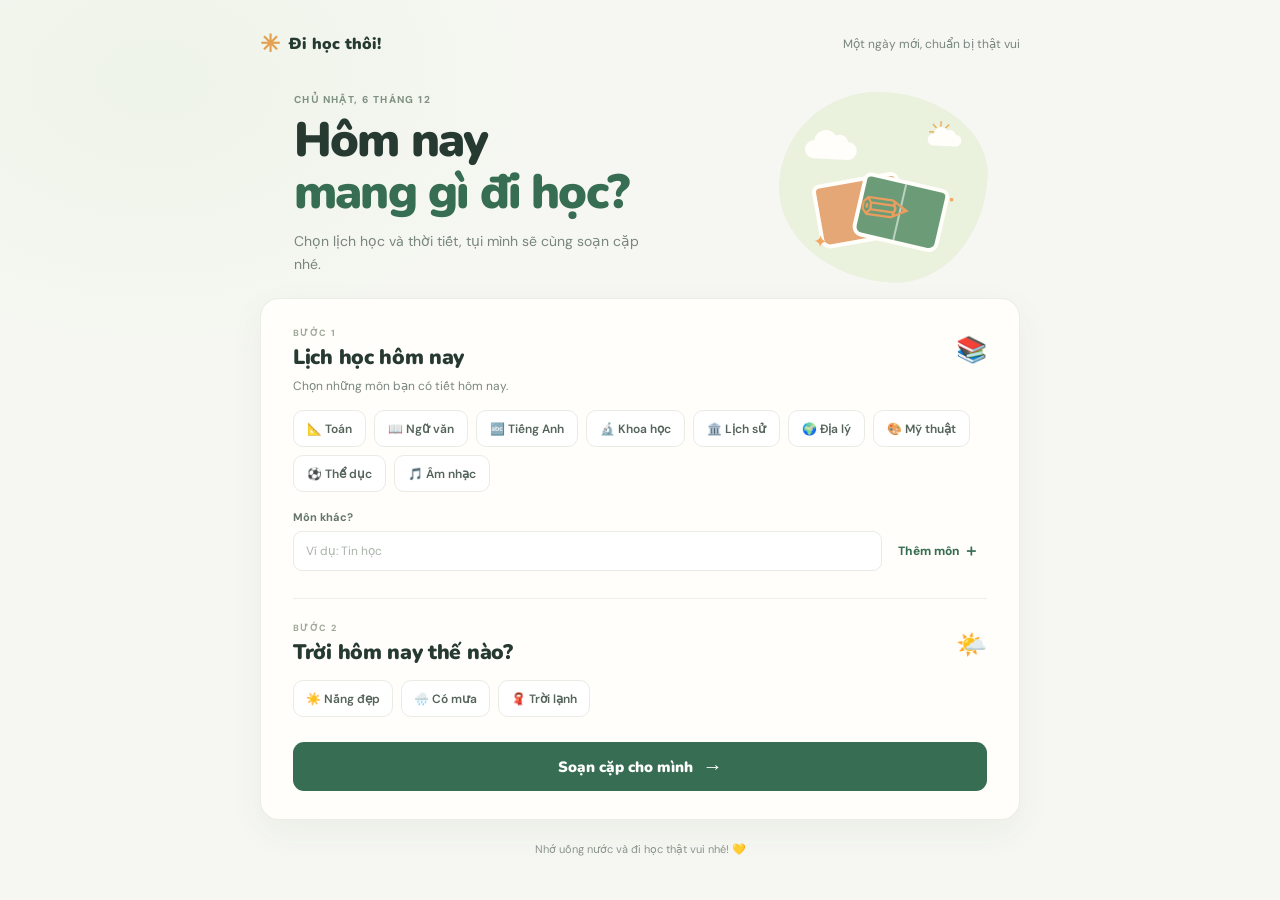
==== index.html @ 95627b24 "Add school packing assistant Co-authored-by: Copilot <223556219+Copilot@users.noreply.github.com>" ====
<!doctype html>
<html lang="vi">
  <head>
    <meta charset="utf-8">
    <meta name="viewport" content="width=device-width, initial-scale=1">
    <meta name="theme-color" content="#f6f7f2">
    <title>Hôm nay mang gì đi học?</title>
    <link rel="stylesheet" href="styles.css">
    <script src="app.js" defer></script>
  </head>
  <body>
    <main class="app-shell">
      <header class="topbar">
        <a class="brand" href="#" aria-label="Trang chủ">
          <span class="brand-mark" aria-hidden="true">✳</span>
          <span>Đi học thôi!</span>
        </a>
        <span class="topbar-note">Một ngày mới, chuẩn bị thật vui</span>
      </header>

      <section class="intro" aria-labelledby="page-title">
        <div class="intro-copy">
          <p class="eyebrow" id="today-date"></p>
          <h1 id="page-title">Hôm nay<br><span>mang gì đi học?</span></h1>
          <p class="intro-text">Chọn lịch học và thời tiết, tụi mình sẽ cùng soạn cặp nhé.</p>
        </div>
        <div class="school-illustration" aria-hidden="true">
          <span class="sun">☀</span>
          <span class="cloud cloud-one"></span>
          <span class="cloud cloud-two"></span>
          <span class="book book-back"></span>
          <span class="book book-front"></span>
          <span class="pencil">✎</span>
          <span class="sparkle sparkle-one">✦</span>
          <span class="sparkle sparkle-two">·</span>
        </div>
      </section>

      <section class="setup-card" aria-label="Thông tin hôm nay">
        <div class="section-heading">
          <div>
            <p class="step-label">BƯỚC 1</p>
            <h2>Lịch học hôm nay</h2>
          </div>
          <span class="heading-icon" aria-hidden="true">📚</span>
        </div>
        <p class="helper-text">Chọn những môn bạn có tiết hôm nay.</p>
        <div class="subject-list" id="subject-list" aria-label="Các môn học"></div>
        <label class="custom-subject-label" for="custom-subject">Môn khác?</label>
        <form class="custom-subject-form" id="custom-subject-form">
          <input id="custom-subject" type="text" maxlength="32" placeholder="Ví dụ: Tin học" autocomplete="off">
          <button type="submit" class="add-button">Thêm môn <span aria-hidden="true">＋</span></button>
        </form>

        <div class="weather-section">
          <div class="section-heading weather-heading">
            <div>
              <p class="step-label">BƯỚC 2</p>
              <h2>Trời hôm nay thế nào?</h2>
            </div>
            <span class="heading-icon" aria-hidden="true">🌤️</span>
          </div>
          <div class="weather-list" id="weather-list" aria-label="Thời tiết"></div>
        </div>

        <button class="suggest-button" id="suggest-button" type="button">
          Soạn cặp cho mình <span aria-hidden="true">→</span>
        </button>
      </section>

      <section class="checklist-card" id="checklist-card" aria-labelledby="checklist-title" hidden>
        <div class="checklist-heading">
          <div>
            <p class="step-label">CẶP ĐÃ SẴN SÀNG?</p>
            <h2 id="checklist-title">Đừng quên mang theo</h2>
          </div>
          <div class="progress" id="progress" aria-live="polite"></div>
        </div>
        <p class="checklist-note" id="checklist-note"></p>
        <div class="checklist" id="checklist"></div>
        <div class="checklist-footer">
          <span>Đã kiểm tra xong? Lên đường thôi! ✨</span>
          <button class="reset-button" id="reset-button" type="button">Bỏ chọn tất cả</button>
        </div>
      </section>

      <footer>Nhớ uống nước và đi học thật vui nhé! <span aria-hidden="true">💛</span></footer>
    </main>
  </body>
</html>
---- styles.css ----
@import url('https://fonts.googleapis.com/css2?family=DM+Sans:wght@400;500;600;700;800&family=Nunito:wght@500;600;700;800;900&display=swap');

:root {
  color-scheme: light;
  --ink: #263a32;
  --muted: #78867e;
  --green: #376d52;
  --green-dark: #28573f;
  --mint: #e7f1e7;
  --paper: #fffefa;
  --line: #e9ece5;
  --orange: #f5a66f;
  font-family: "DM Sans", sans-serif;
  background: #f6f7f2;
  color: var(--ink);
}

* { box-sizing: border-box; }

body {
  margin: 0;
  min-width: 320px;
  background:
    radial-gradient(ellipse at 12% 9%, rgba(232, 241, 225, .55), transparent 25rem),
    #f6f7f2;
}

button, input { font: inherit; }
button { cursor: pointer; }

.app-shell {
  width: min(100% - 40px, 760px);
  margin: 0 auto;
  padding: 28px 0 24px;
}

.topbar, .brand, .section-heading, .checklist-heading, .checklist-footer {
  display: flex;
  align-items: center;
  justify-content: space-between;
}

.brand {
  justify-content: flex-start;
  gap: 9px;
  color: var(--ink);
  font-family: "Nunito", sans-serif;
  font-size: 16px;
  font-weight: 900;
  text-decoration: none;
}

.brand-mark { color: #e5a152; font-size: 24px; }
.topbar-note { color: var(--muted); font-size: 12px; }

.intro {
  min-height: 238px;
  display: flex;
  align-items: center;
  justify-content: space-between;
  padding: 24px 20px 14px 34px;
}

.intro-copy { position: relative; z-index: 1; }
.eyebrow, .step-label {
  margin: 0 0 9px;
  color: #7f9182;
  font-size: 10px;
  font-weight: 800;
  letter-spacing: 1.4px;
  text-transform: uppercase;
}

h1, h2, p { margin-top: 0; }
h1 {
  margin-bottom: 12px;
  font-family: "Nunito", sans-serif;
  font-size: clamp(36px, 7vw, 48px);
  font-weight: 900;
  letter-spacing: -1.8px;
  line-height: 1.08;
}
h1 span { color: var(--green); }
.intro-text { max-width: 350px; margin-bottom: 0; color: var(--muted); font-size: 14px; line-height: 1.6; }

.school-illustration {
  position: relative;
  flex: 0 0 208px;
  height: 190px;
  margin: 5px 13px 0 0;
  border-radius: 48% 52% 43% 57% / 51% 42% 58% 49%;
  background: #eaf1dd;
  transform: rotate(3deg);
}
.sun { position: absolute; top: 18px; right: 35px; color: #e9a953; font-size: 31px; }
.cloud { position: absolute; width: 52px; height: 18px; border-radius: 20px; background: #fffefa; }
.cloud::before, .cloud::after { position: absolute; content: ""; border-radius: 50%; background: inherit; }
.cloud::before { width: 23px; height: 23px; left: 9px; top: -11px; }
.cloud::after { width: 17px; height: 17px; left: 26px; top: -7px; }
.cloud-one { top: 52px; left: 24px; }
.cloud-two { top: 36px; right: 19px; transform: scale(.65); }
.book { position: absolute; bottom: 38px; width: 88px; height: 65px; border: 4px solid #fffefa; border-radius: 8px 8px 10px 10px; }
.book-back { left: 38px; background: #e5a775; transform: rotate(-13deg); }
.book-front { left: 79px; background: #6b9b77; transform: rotate(10deg); }
.book-front::after { position: absolute; content: ""; left: 38px; top: 0; height: 100%; border-left: 2px solid rgba(255,255,255,.55); }
.pencil { position: absolute; bottom: 35px; left: 83px; color: #e99d5f; font-size: 58px; transform: rotate(-40deg); }
.sparkle { position: absolute; color: #f3a761; }
.sparkle-one { left: 37px; bottom: 26px; font-size: 17px; }
.sparkle-two { right: 32px; bottom: 65px; font-size: 32px; }

.setup-card, .checklist-card {
  padding: 28px 32px;
  border: 1px solid rgba(231, 234, 224, .8);
  border-radius: 19px;
  background: var(--paper);
  box-shadow: 0 12px 35px rgba(48, 69, 48, .055);
}

.section-heading { justify-content: flex-start; gap: 12px; }
.section-heading h2, .checklist-heading h2 {
  margin: 0;
  font-family: "Nunito", sans-serif;
  font-size: 21px;
  font-weight: 900;
  letter-spacing: -.3px;
}
.step-label { margin-bottom: 4px; color: #a0a99b; font-size: 9px; }
.heading-icon { margin-left: auto; font-size: 25px; }
.helper-text { margin: 7px 0 16px; color: var(--muted); font-size: 12px; }

.subject-list, .weather-list { display: flex; flex-wrap: wrap; gap: 8px; }
.choice {
  min-height: 37px;
  padding: 8px 13px;
  border: 1px solid var(--line);
  border-radius: 10px;
  background: #fff;
  color: #55645b;
  font-size: 12px;
  font-weight: 600;
  transition: background .15s, border-color .15s, color .15s, transform .15s;
}
.choice:hover { border-color: #b6cbb9; transform: translateY(-1px); }
.choice[aria-pressed="true"] { border-color: #a9c5ad; background: var(--mint); color: var(--green-dark); }
.choice:focus-visible, button:focus-visible, input:focus-visible, .item-check:focus-visible + .checkmark {
  outline: 3px solid rgba(66, 128, 86, .3);
  outline-offset: 2px;
}

.custom-subject-label { display: block; margin: 18px 0 7px; color: #65756a; font-size: 11px; font-weight: 700; }
.custom-subject-form { display: flex; gap: 8px; }
.custom-subject-form input {
  width: 100%;
  min-width: 0;
  height: 40px;
  padding: 0 12px;
  border: 1px solid var(--line);
  border-radius: 9px;
  background: #fff;
  color: var(--ink);
  font-size: 12px;
}
.custom-subject-form input::placeholder { color: #aab2a9; }
.add-button, .reset-button {
  flex: 0 0 auto;
  border: 0;
  background: transparent;
  color: var(--green);
  font-size: 12px;
  font-weight: 800;
}
.add-button { padding: 0 8px; }
.add-button span { font-size: 16px; vertical-align: -1px; }
.weather-section { margin-top: 27px; padding-top: 23px; border-top: 1px solid #eff0eb; }
.weather-heading { margin-bottom: 14px; }
.weather-list .choice { padding: 8px 12px; }

.suggest-button {
  display: flex;
  width: 100%;
  min-height: 49px;
  align-items: center;
  justify-content: center;
  gap: 10px;
  margin-top: 25px;
  border: 0;
  border-radius: 11px;
  background: var(--green);
  color: #fff;
  font-family: "Nunito", sans-serif;
  font-size: 15px;
  font-weight: 900;
  transition: background .15s, transform .15s;
}
.suggest-button:hover { background: var(--green-dark); transform: translateY(-1px); }
.suggest-button span { font-size: 20px; }

.checklist-card { margin-top: 18px; scroll-margin-top: 16px; }
.checklist-heading { align-items: flex-start; }
.checklist-heading h2 { font-size: 23px; }
.progress { padding: 7px 10px; border-radius: 20px; background: #f1f5ed; color: var(--green); font-size: 11px; font-weight: 800; white-space: nowrap; }
.checklist-note { margin: 9px 0 18px; color: var(--muted); font-size: 12px; line-height: 1.5; }
.checklist { display: grid; grid-template-columns: 1fr 1fr; gap: 9px; }
.check-item {
  position: relative;
  display: flex;
  min-height: 49px;
  align-items: center;
  gap: 10px;
  padding: 9px 11px;
  border: 1px solid #eef0ea;
  border-radius: 10px;
  background: #fff;
  color: #506056;
  font-size: 12px;
  cursor: pointer;
  transition: opacity .15s, background .15s;
}
.check-item:hover { background: #fafbf8; }
.item-check { position: absolute; width: 1px; height: 1px; opacity: 0; }
.checkmark { display: grid; width: 18px; height: 18px; flex: 0 0 18px; place-items: center; border: 1.5px solid #cad4c9; border-radius: 6px; color: transparent; font-size: 12px; font-weight: 900; }
.item-check:checked + .checkmark { border-color: var(--green); background: var(--green); color: #fff; }
.item-check:checked ~ .item-name { color: #98a29a; text-decoration: line-through; }
.checklist-footer { margin-top: 19px; padding-top: 15px; border-top: 1px solid #eff0eb; color: #879188; font-size: 11px; }
.reset-button { padding: 5px 0 5px 8px; font-size: 11px; }
footer { padding: 22px 0 3px; color: #8a958b; text-align: center; font-size: 11px; }

[hidden] { display: none !important; }

@media (max-width: 560px) {
  .app-shell { width: min(100% - 28px, 460px); padding-top: 19px; }
  .topbar-note { font-size: 10px; }
  .intro { min-height: 198px; padding: 25px 6px 21px; }
  .intro-text { max-width: 260px; font-size: 12px; }
  .school-illustration { flex-basis: 118px; height: 130px; margin-right: 0; transform: scale(.8) rotate(3deg); transform-origin: center right; }
  .book { bottom: 22px; left: 9px; transform: scale(.8) rotate(-13deg); }
  .book-front { left: 48px; transform: scale(.8) rotate(10deg); }
  .pencil { bottom: 15px; left: 35px; }
  .sparkle-one { bottom: 8px; left: 14px; }
  .sun { right: 18px; top: 10px; }
  .cloud-one { left: 10px; top: 42px; }
  .cloud-two { right: 5px; top: 33px; }
  .setup-card, .checklist-card { padding: 23px 19px; border-radius: 16px; }
  .section-heading h2 { font-size: 19px; }
  .checklist { grid-template-columns: 1fr; }
  .checklist-heading h2 { font-size: 20px; }
}

@media (max-width: 380px) {
  .school-illustration { flex-basis: 95px; opacity: .85; }
  .intro { padding-right: 0; }
  .intro-copy { max-width: 250px; }
  h1 { font-size: 34px; }
  .topbar-note { display: none; }
}

@media (prefers-reduced-motion: reduce) {
  *, *::before, *::after { scroll-behavior: auto !important; transition-duration: .01ms !important; }
}
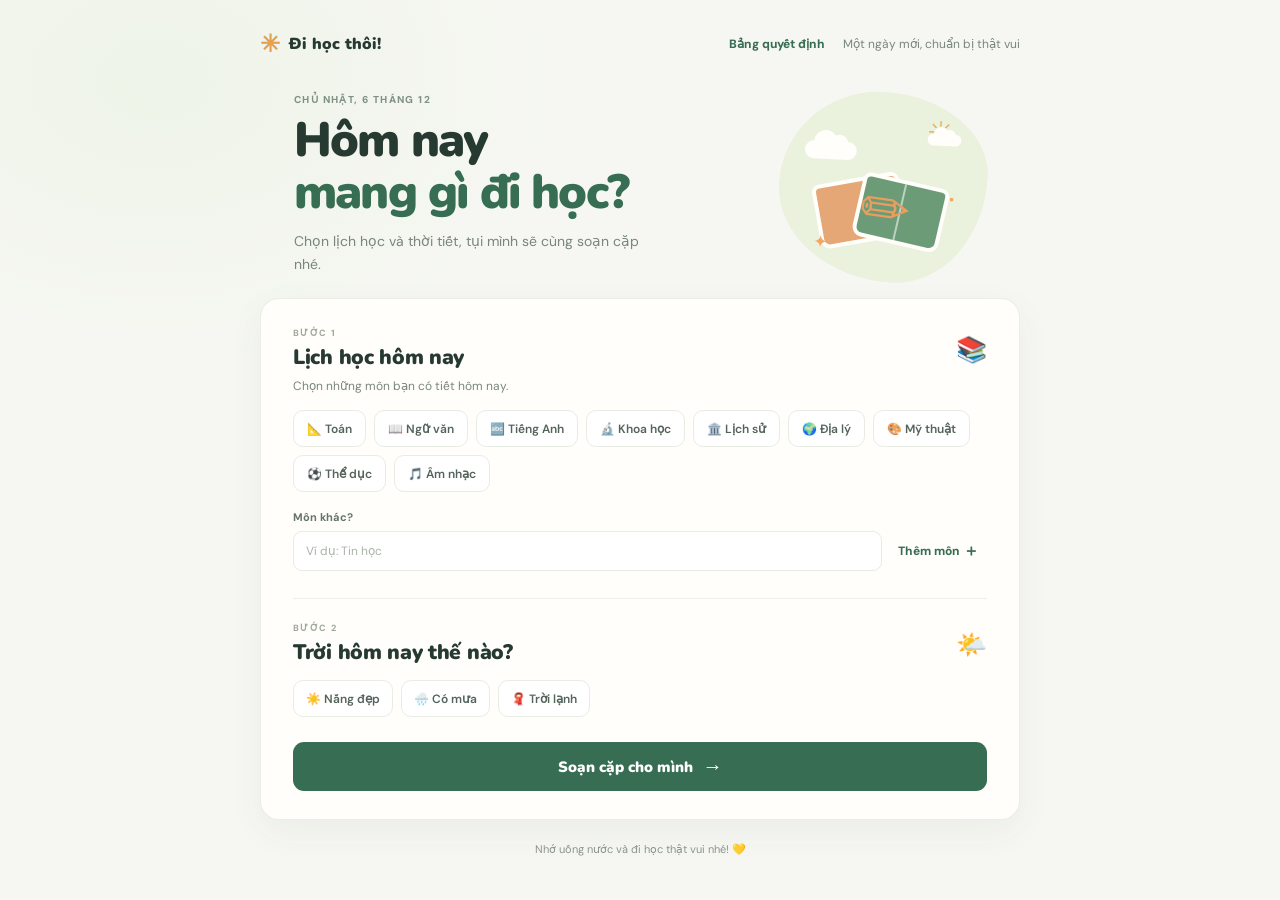
==== commit 8eee6cde: "Add separate decision table page Co-authored-by: Copilot <223556219+Copilot@users.noreply.github.com" ====
--- a/index.html
+++ b/index.html
@@ -6,6 +6,7 @@
     <meta name="theme-color" content="#f6f7f2">
     <title>Hôm nay mang gì đi học?</title>
     <link rel="stylesheet" href="styles.css">
+    <script src="data.js" defer></script>
     <script src="app.js" defer></script>
   </head>
   <body>
@@ -15,7 +16,10 @@
           <span class="brand-mark" aria-hidden="true">✳</span>
           <span>Đi học thôi!</span>
         </a>
-        <span class="topbar-note">Một ngày mới, chuẩn bị thật vui</span>
+        <div class="topbar-actions">
+          <a class="topbar-link" href="decision.html">Bảng quyết định</a>
+          <span class="topbar-note">Một ngày mới, chuẩn bị thật vui</span>
+        </div>
       </header>
 
       <section class="intro" aria-labelledby="page-title">
--- a/styles.css
+++ b/styles.css
@@ -34,6 +34,7 @@
   padding: 28px 0 24px;
 }
 
+.decision-shell { width: min(100% - 40px, 1180px); }
 .topbar, .brand, .section-heading, .checklist-heading, .checklist-footer {
   display: flex;
   align-items: center;
@@ -50,6 +51,9 @@
   text-decoration: none;
 }
 
+.topbar-actions { display: flex; align-items: center; gap: 18px; }
+.topbar-link { color: var(--green); font-size: 12px; font-weight: 800; text-decoration: none; }
+.topbar-link:hover { color: var(--green-dark); text-decoration: underline; }
 .brand-mark { color: #e5a152; font-size: 24px; }
 .topbar-note { color: var(--muted); font-size: 12px; }
 
@@ -108,7 +112,7 @@
 .sparkle-one { left: 37px; bottom: 26px; font-size: 17px; }
 .sparkle-two { right: 32px; bottom: 65px; font-size: 32px; }
 
-.setup-card, .checklist-card {
+.setup-card, .decision-card, .checklist-card {
   padding: 28px 32px;
   border: 1px solid rgba(231, 234, 224, .8);
   border-radius: 19px;
@@ -195,6 +199,20 @@
 .suggest-button:hover { background: var(--green-dark); transform: translateY(-1px); }
 .suggest-button span { font-size: 20px; }
 
+.decision-card { margin-top: 18px; }
+.decision-note { margin: 8px 0 15px; color: var(--muted); font-size: 12px; line-height: 1.5; }
+.decision-coverage { margin: 0 0 9px; color: var(--green-dark); font-size: 12px; font-weight: 800; line-height: 1.5; }
+.decision-table-wrap { overflow-x: auto; border: 1px solid var(--line); border-radius: 10px; }
+.decision-table { width: 100%; border-collapse: collapse; text-align: left; font-size: 12px; }
+.decision-table th, .decision-table td { min-width: 100px; padding: 11px 12px; border-bottom: 1px solid var(--line); vertical-align: top; line-height: 1.5; }
+.decision-table th { background: #f5f7f1; color: #647368; font-size: 10px; font-weight: 800; }
+.decision-table td { color: #56665b; }
+.decision-table tbody tr:last-child td { border-bottom: 0; }
+.decision-table td:first-child { color: var(--ink); font-weight: 700; }
+.decision-pagination { display: flex; align-items: center; justify-content: space-between; gap: 12px; padding-top: 14px; color: var(--muted); font-size: 11px; }
+.decision-page-button { padding: 7px 10px; border: 1px solid var(--line); border-radius: 8px; background: #fff; color: var(--green-dark); font-size: 11px; font-weight: 700; }
+.decision-page-button:disabled { cursor: not-allowed; opacity: .45; }
+
 .checklist-card { margin-top: 18px; scroll-margin-top: 16px; }
 .checklist-heading { align-items: flex-start; }
 .checklist-heading h2 { font-size: 23px; }
@@ -228,8 +246,11 @@
 [hidden] { display: none !important; }
 
 @media (max-width: 560px) {
-  .app-shell { width: min(100% - 28px, 460px); padding-top: 19px; }
-  .topbar-note { font-size: 10px; }
+  .app-shell, .decision-shell { width: min(100% - 28px, 460px); padding-top: 19px; }
+  .setup-card, .decision-card, .checklist-card { padding: 23px 20px; }
+  .decision-pagination { flex-wrap: wrap; }
+  .topbar-actions { gap: 10px; }
+  .topbar-link, .topbar-note { font-size: 10px; }
   .intro { min-height: 198px; padding: 25px 6px 21px; }
   .intro-text { max-width: 260px; font-size: 12px; }
   .school-illustration { flex-basis: 118px; height: 130px; margin-right: 0; transform: scale(.8) rotate(3deg); transform-origin: center right; }
